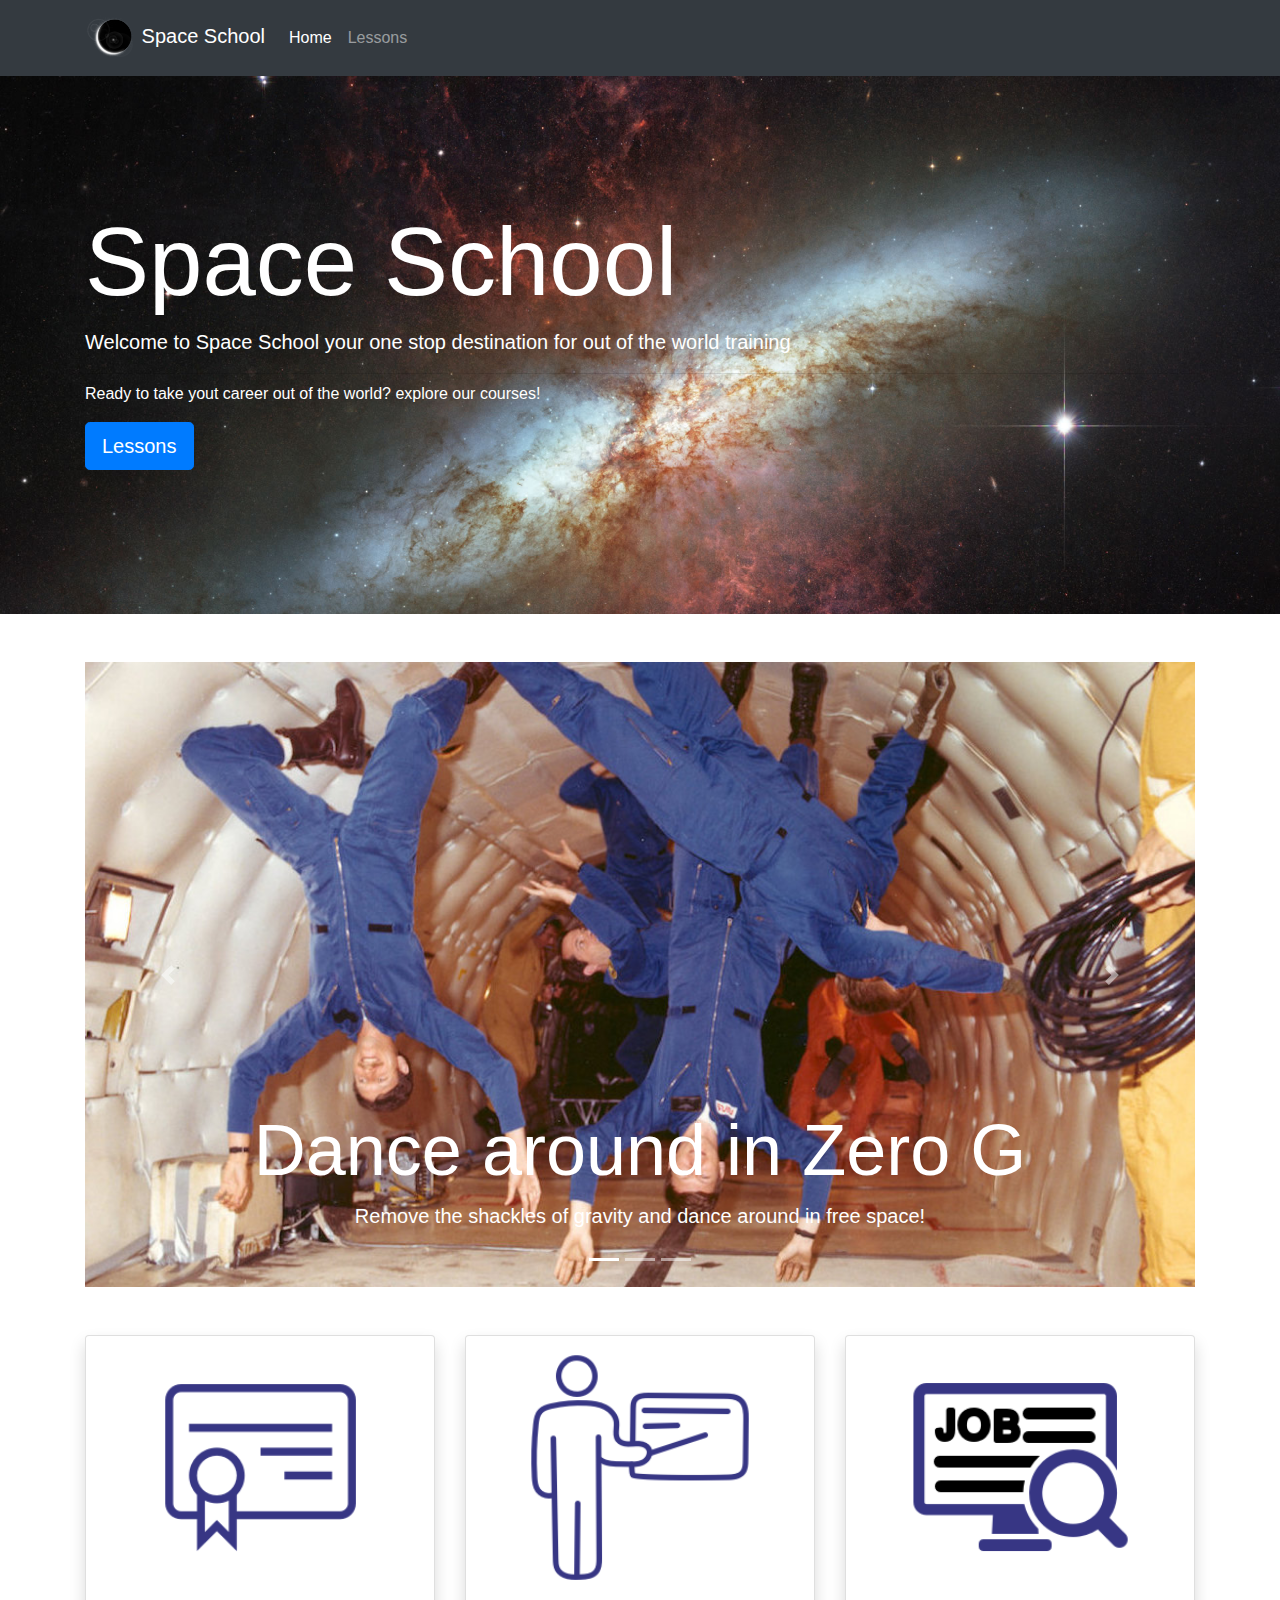
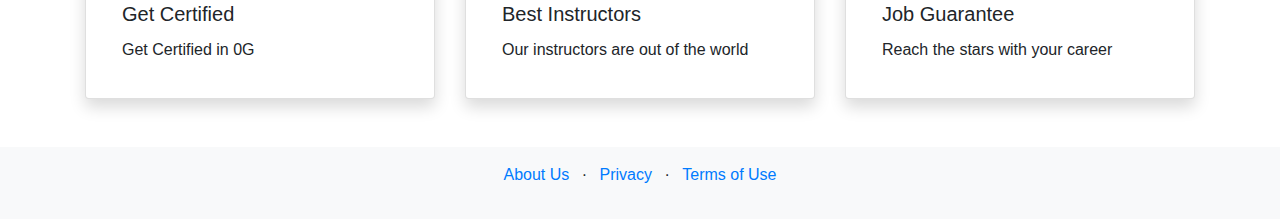
==== index.html @ ac152b0c "Add files via upload" ====
<!DOCTYPE html>
<html lang="en">
   <head>
      <!-- Required meta tags -->
      <meta charset="utf-8" />
      <meta
         name="viewport"
         content="width=device-width, initial-scale=1, shrink-to-fit=no"
         />
      <link
         rel="stylesheet"
         href="https://stackpath.bootstrapcdn.com/bootstrap/4.3.1/css/bootstrap.min.css"
         integrity="sha384-ggOyR0iXCbMQv3Xipma34MD+dH/1fQ784/j6cY/iJTQUOhcWr7x9JvoRxT2MZw1T"
         crossorigin="anonymous"
         />
      <link rel="stylesheet" type="text/css" href="style.css"/>
      <title>Space School</title>
   </head>
   <body>
      <div class="bg-dark">
         <div class="container">
           <div class="row">
             <nav class="col navbar navbar-expand-lg navbar-dark">
               <a class="navbar-brand" href="index.html">
                 <img src="img/logo.png" width="50" height="50" alt="Space Logo" />
                 Space School
               </a>
               <button class="navbar-toggler" type="button" data-toggle="collapse" data-target="#navbarContent" aria-controls="navbarSupportedContent" aria-expanded="false" aria-label="Toggle navigation">
                 <span class="navbar-toggler-icon"></span>
               </button>
               <div id="navbarContent" class="collapse navbar-collapse">
                 <ul class="navbar-nav">
                   <li class="nav-item active">
                     <a class="nav-link" href="index.html">Home</a>
                   </li>
                   <li class="nav-item">
                     <a class="nav-link" href="lessons.html">Lessons</a>
                   </li>
                 </ul>
               </div>
             </nav>
           </div>
         </div>    
      </div>
      <div class="jumbotron jumbotron-fluid header-jumbo" style="background-image: url('./img/space.jpg');">
         <div class="container">
            <h1 class="display-1">Space School</h1>
            <p class="lead">Welcome to Space School your one stop destination for out of the world training</p>
            <hr class="my-2">
            <p>Ready to take yout career out of the world? explore our courses!</p>
            <p class="lead">
               <a class="btn btn-primary btn-lg" href="lessons.html" role="button">Lessons</a>
            </p>
         </div>
      </div>
      <div class="container">
         <div id="carouselId" class="carousel slide my-5" data-ride="carousel">
            <ol class="carousel-indicators">
               <li data-target="#carouselId" data-slide-to="0" class="active"></li>
               <li data-target="#carouselId" data-slide-to="1"></li>
               <li data-target="#carouselId" data-slide-to="2"></li>
            </ol>
            <div class="carousel-inner" role="listbox">
               <div class="carousel-inner">
                  <div class="carousel-item active">
                     <img src="img/zerog.jpg" class="d-block w-100" alt="...">
                     <div class="carousel-caption d-none d-md-block">
                        <h1 class="display-3">Dance around in Zero G</h1>
                        <p class="lead">Remove the shackles of gravity and dance around in free space!</p>
                     </div>
                  </div>
                  <div class="carousel-item">
                     <img src="img/spacewalk.jpeg" class="d-block w-100" alt="...">
                     <div class="carousel-caption d-none d-md-block">
                        <h1 class="display-3">Walk in Space</h1>
                        <p class="lead">Master the art of walking in Space!</p>
                     </div>
                  </div>
                  <div class="carousel-item">
                     <img src="img/suits.jpg" class="d-block w-100" alt="...">
                     <div class="carousel-caption d-none d-md-block">
                        <h1 class="display-3">Wear a Space Suit</h1>
                        <p class="lead">Wearing suits is no easy task!</p>
                     </div>
                  </div>
              </div>
            </div>
            <a class="carousel-control-prev" href="#carouselId" role="button" data-slide="prev">
               <span class="carousel-control-prev-icon" aria-hidden="true"></span>
               <span class="sr-only">Previous</span>
            </a>
            <a class="carousel-control-next" href="#carouselId" role="button" data-slide="next">
               <span class="carousel-control-next-icon" aria-hidden="true"></span>
               <span class="sr-only">Next</span>
            </a>
         </div>
      </div>
      <div class="container">
         <div class="row">
            <div class="col-12 col-lg-4">
               <div class="card shadow p-3 mb-5 bg-white rounded" id="card1">
                  <img class="card-img-top" src="img/certificate.png" alt="">
                  <div class="card-body">
                     <h5 class="card-title">Get Certified</h5>
                     <p class="card-text">Get Certified in 0G</p>
                  </div>
               </div>
            </div>
            <div class="col-12 col-lg-4">
               <div class="card shadow p-3 mb-5 bg-white rounded">
                  <img class="card-img-top" src="img/instruction.png" alt="">
                  <div class="card-body">
                     <h5 class="card-title">Best Instructors</h5>
                     <p class="card-text">Our instructors are out of the world</p>
                  </div>
               </div>
            </div>
            <div class="col-12 col-lg-4">
               <div class="card shadow p-3 mb-5 bg-white rounded">
                  <img class="card-img-top" src="img/job.png" alt="">
                  <div class="card-body">
                     <h5 class="card-title">Job Guarantee</h5>
                     <p class="card-text">Reach the stars with your career</p>
               </div>
            </div>
         </div>
      </div>
      </div>
      <div class="bg-light container-fluid footer p-3">
         <div class="row">
            <div class="col">
               <ul class="list-inline text-center">
                  <li class="list-inline-item"><a href="#">About Us</a></li>
                  <li class="list-inline-item">&middot;</li>
                  <li class="list-inline-item"><a href="#">Privacy</a></li>
                  <li class="list-inline-item">&middot;</li>
                  <li class="list-inline-item"><a href="#">Terms of Use</a></li>
               </ul>
            </div>
      </div>
      <!-- jQuery first, then Popper.js, then Bootstrap JS -->
      <script src="https://code.jquery.com/jquery-3.3.1.slim.min.js" integrity="sha384-q8i/X+965DzO0rT7abK41JStQIAqVgRVzpbzo5smXKp4YfRvH+8abtTE1Pi6jizo" crossorigin="anonymous"></script>
      <script src="https://cdnjs.cloudflare.com/ajax/libs/popper.js/1.14.7/umd/popper.min.js" integrity="sha384-UO2eT0CpHqdSJQ6hJty5KVphtPhzWj9WO1clHTMGa3JDZwrnQq4sF86dIHNDz0W1" crossorigin="anonymous"></script>
      <script src="https://stackpath.bootstrapcdn.com/bootstrap/4.3.1/js/bootstrap.min.js" integrity="sha384-JjSmVgyd0p3pXB1rRibZUAYoIIy6OrQ6VrjIEaFf/nJGzIxFDsf4x0xIM+B07jRM" crossorigin="anonymous"></script>
      <script>
         $(document).ready(function() {
            $('.card').hover(function(){
               $(this).toggleClass('shadow-lg');
            })
         });
      </script>
   </body>
</html>
---- style.css ----
body {
    height: 100%;
}
.header-jumbo {
    background-repeat: no-repeat;
    background-size: cover;
    color:white;
    padding-top: 10%;
    padding-bottom: 10%;
}
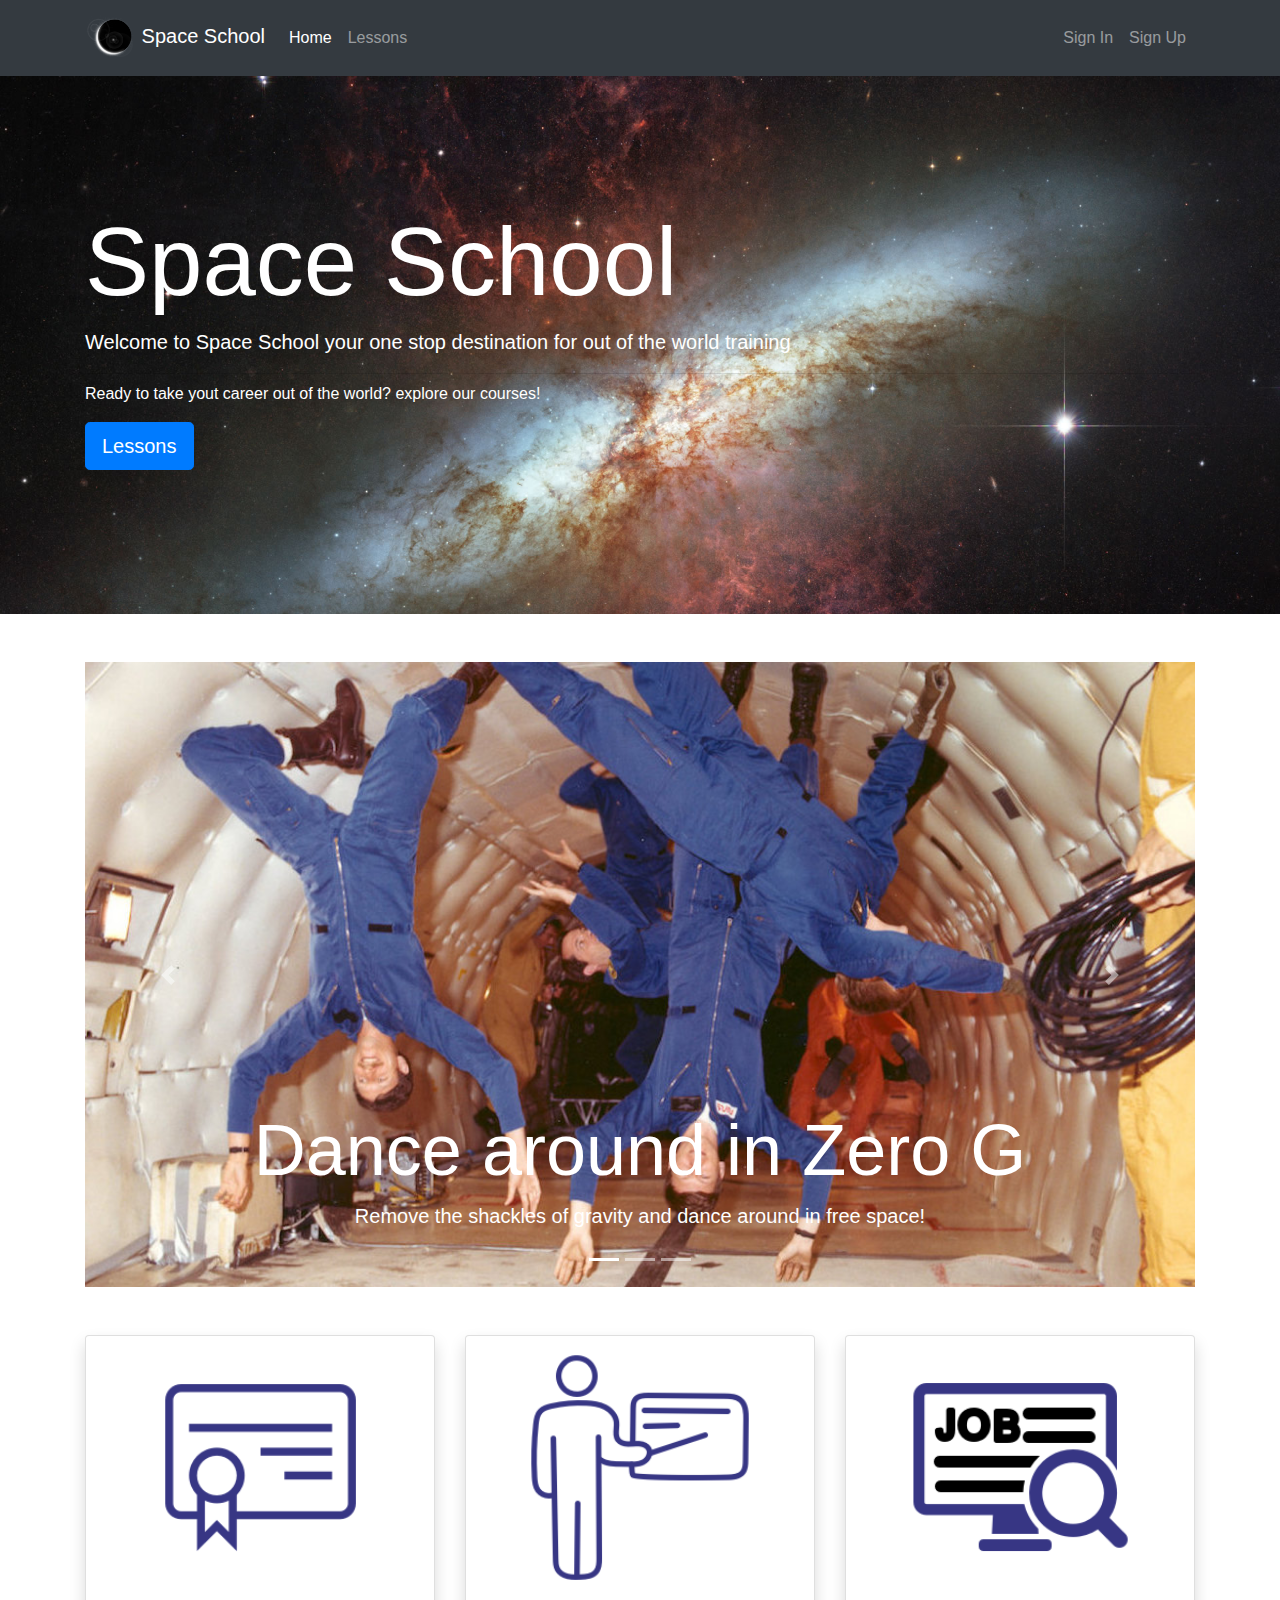
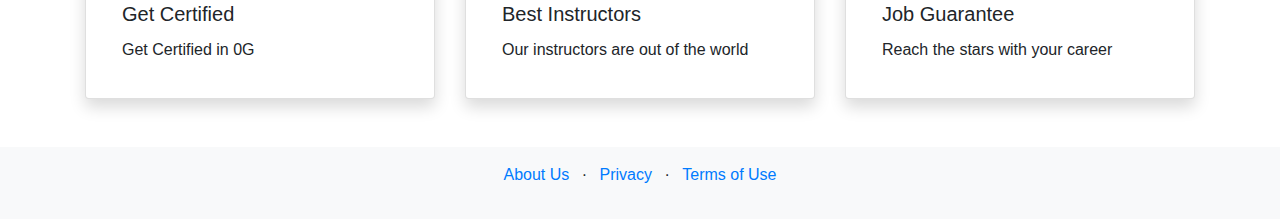
==== commit c21b0e0c: "Added a login page and a jquery script" ====
--- a/index.html
+++ b/index.html
@@ -29,13 +29,21 @@
                  <span class="navbar-toggler-icon"></span>
                </button>
                <div id="navbarContent" class="collapse navbar-collapse">
-                 <ul class="navbar-nav">
+                 <ul class="navbar-nav order-1 mr-auto">
                    <li class="nav-item active">
                      <a class="nav-link" href="index.html">Home</a>
                    </li>
                    <li class="nav-item">
                      <a class="nav-link" href="lessons.html">Lessons</a>
                    </li>
+                 </ul>
+                 <ul class="navbar-nav order-2">
+                     <li class="nav-item">
+                         <a class="nav-link" href="sign-in.html">Sign In</a>
+                     </li>
+                     <li class="nav-item">
+                         <a class="nav-link" href="#">Sign Up</a>
+                     </li>
                  </ul>
                </div>
              </nav>
@@ -142,12 +150,6 @@
       <script src="https://code.jquery.com/jquery-3.3.1.slim.min.js" integrity="sha384-q8i/X+965DzO0rT7abK41JStQIAqVgRVzpbzo5smXKp4YfRvH+8abtTE1Pi6jizo" crossorigin="anonymous"></script>
       <script src="https://cdnjs.cloudflare.com/ajax/libs/popper.js/1.14.7/umd/popper.min.js" integrity="sha384-UO2eT0CpHqdSJQ6hJty5KVphtPhzWj9WO1clHTMGa3JDZwrnQq4sF86dIHNDz0W1" crossorigin="anonymous"></script>
       <script src="https://stackpath.bootstrapcdn.com/bootstrap/4.3.1/js/bootstrap.min.js" integrity="sha384-JjSmVgyd0p3pXB1rRibZUAYoIIy6OrQ6VrjIEaFf/nJGzIxFDsf4x0xIM+B07jRM" crossorigin="anonymous"></script>
-      <script>
-         $(document).ready(function() {
-            $('.card').hover(function(){
-               $(this).toggleClass('shadow-lg');
-            })
-         });
-      </script>
+      <script src="script.js"></script>
    </body>
 </html>